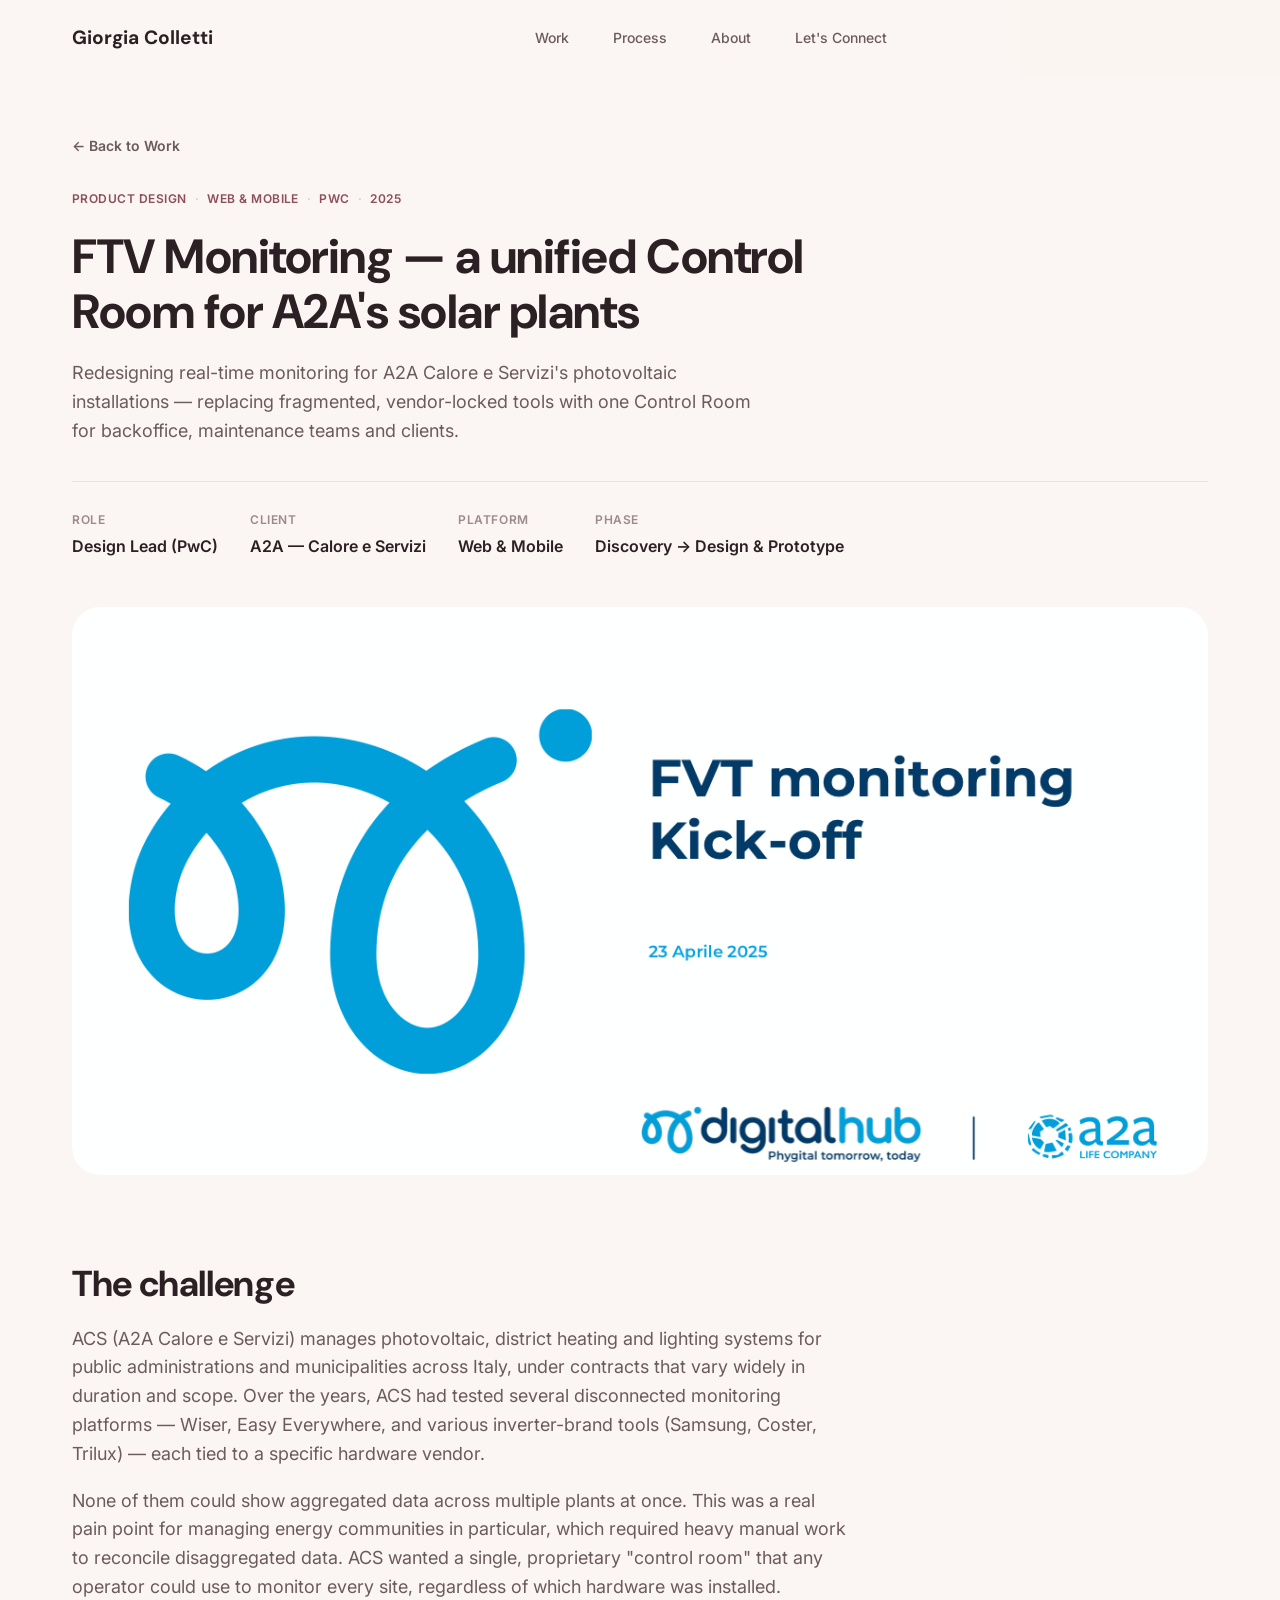
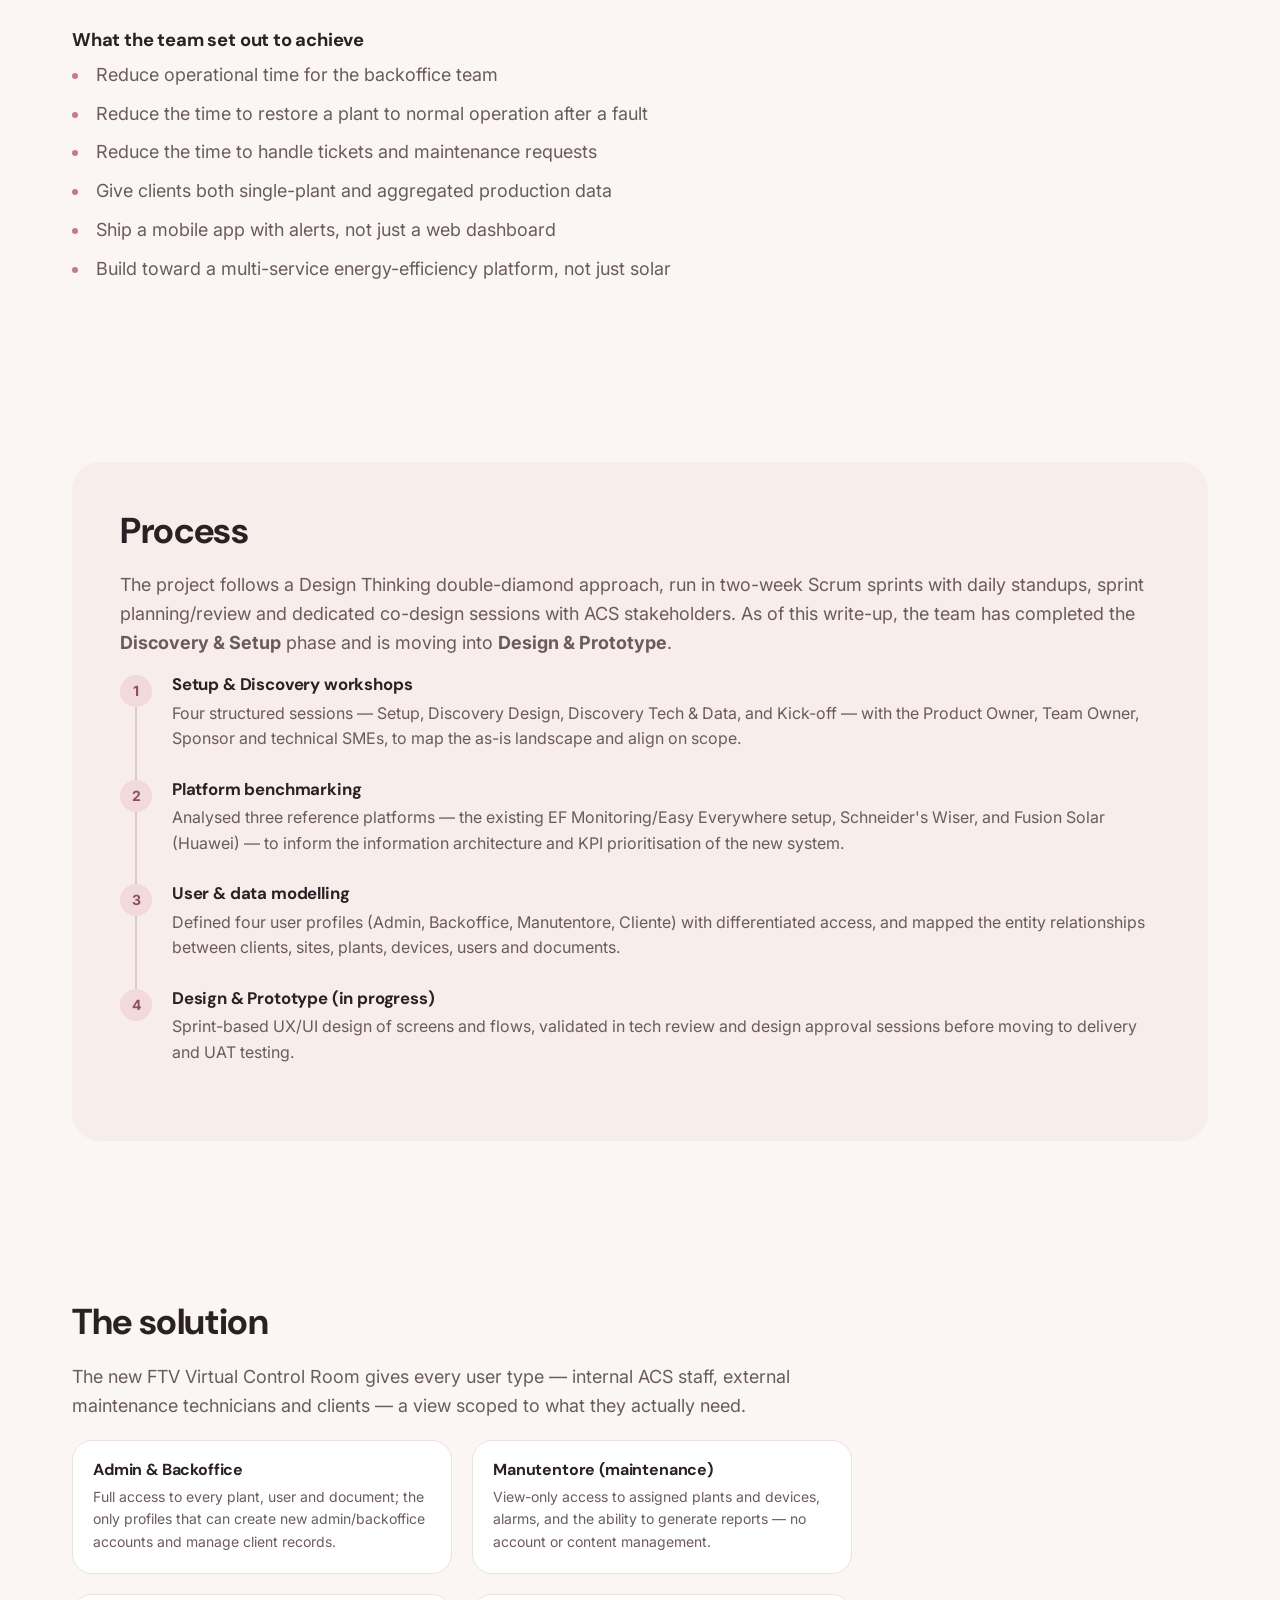
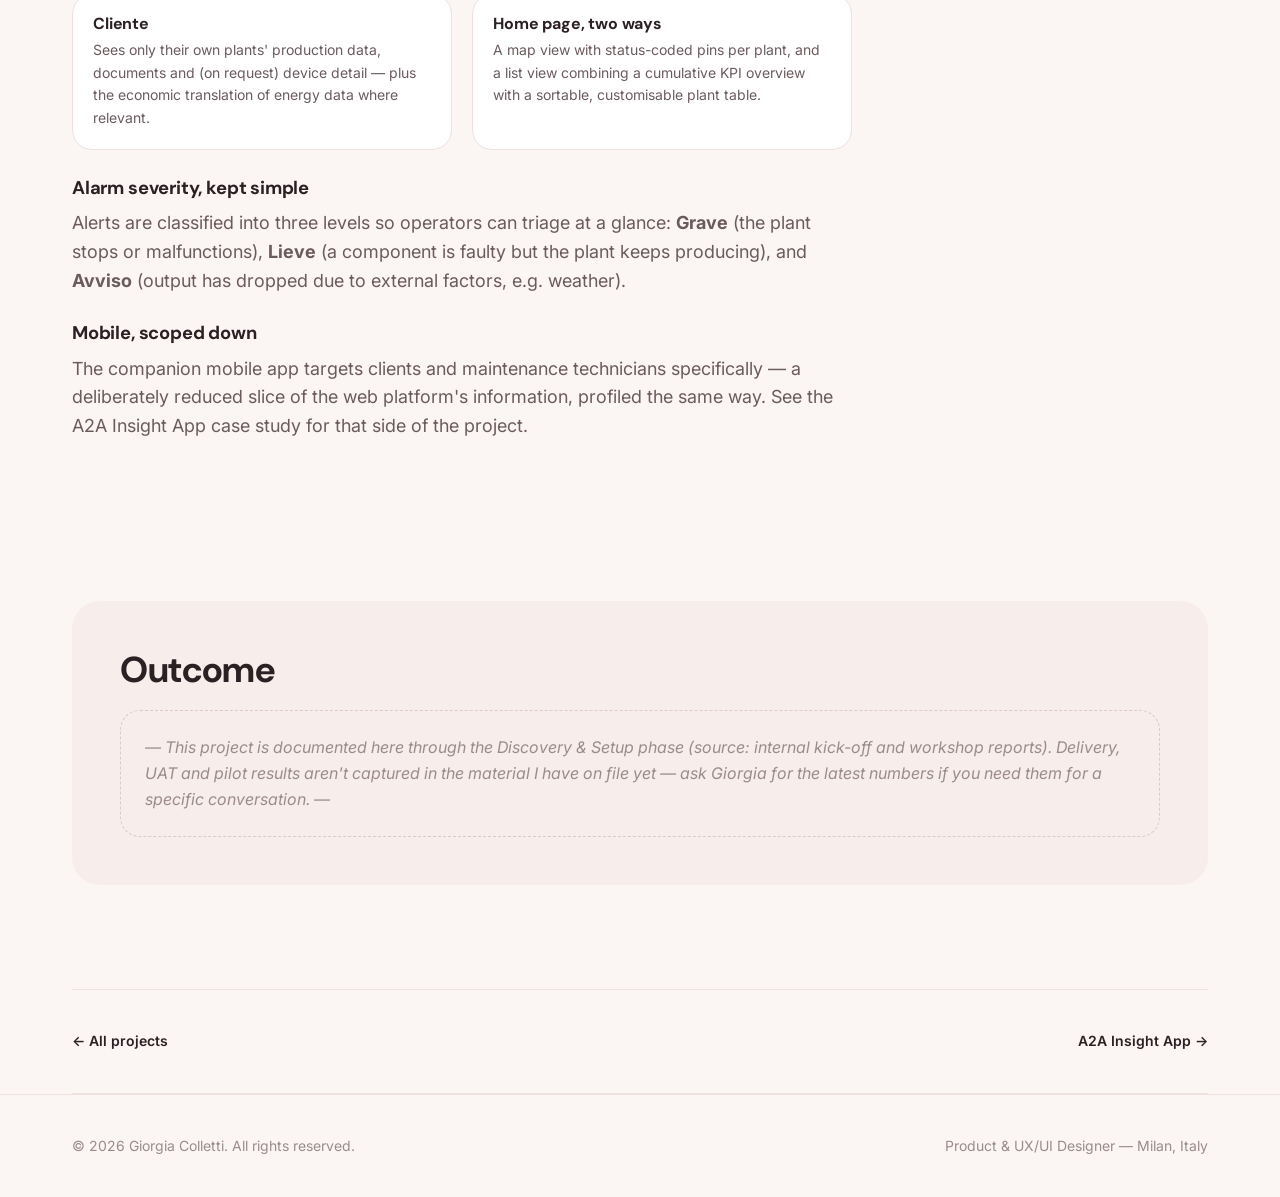
==== work/a2a-ftv-monitoring.html @ a3e69886 "Add individual case study pages for all 4 Selected Work projects FTV Monitoring and A2A Insight App " ====
<!doctype html>
<html lang="en">
<head>
<meta charset="UTF-8">
<meta name="viewport" content="width=device-width, initial-scale=1.0">
<title>FTV Monitoring — A2A Case Study | Giorgia Colletti</title>
<meta name="description" content="Redesigning real-time photovoltaic monitoring for A2A Calore e Servizi — a unified Control Room for operators, maintenance teams and clients.">
<link rel="preconnect" href="https://fonts.googleapis.com">
<link rel="preconnect" href="https://fonts.gstatic.com" crossorigin>
<link href="https://fonts.googleapis.com/css2?family=DM+Sans:wght@500;700;800&family=Inter:wght@400;500;600;700&display=swap" rel="stylesheet">
<link rel="stylesheet" href="../css/styles.css">
</head>
<body>

<header class="navbar" id="navbar">
  <div class="container navbar-inner">
    <a href="../index.html#home" class="logo">Giorgia Colletti</a>
    <nav class="nav-links" id="navLinks">
      <a href="../index.html#work">Work</a>
      <a href="../index.html#process">Process</a>
      <a href="../index.html#about">About</a>
      <a href="../index.html#contact">Let's Connect</a>
    </nav>
    <div class="nav-actions">
      <button class="nav-toggle" id="navToggle" aria-label="Toggle menu" aria-expanded="false" aria-controls="navLinks">
        <span></span>
      </button>
    </div>
  </div>
</header>

<main>
  <section class="case-hero">
    <div class="container">
      <a href="../index.html#work" class="back-link">← Back to Work</a>
      <div class="case-tags"><span>Product Design</span><span>Web &amp; Mobile</span><span>PwC</span><span>2025</span></div>
      <h1>FTV Monitoring — a unified Control Room for A2A's solar plants</h1>
      <p class="case-subtitle">
        Redesigning real-time monitoring for A2A Calore e Servizi's photovoltaic installations —
        replacing fragmented, vendor-locked tools with one Control Room for backoffice, maintenance
        teams and clients.
      </p>
      <div class="case-meta-row">
        <div><span class="label">Role</span><span class="value">Design Lead (PwC)</span></div>
        <div><span class="label">Client</span><span class="value">A2A — Calore e Servizi</span></div>
        <div><span class="label">Platform</span><span class="value">Web &amp; Mobile</span></div>
        <div><span class="label">Phase</span><span class="value">Discovery → Design &amp; Prototype</span></div>
      </div>
    </div>
  </section>

  <div class="container">
    <div class="case-hero-image reveal">
      <img src="../assets/img/a2a-ftv-monitoring-cover.png" alt="FTV Monitoring project cover">
    </div>
  </div>

  <section>
    <div class="container">
      <div class="case-block reveal">
        <h2>The challenge</h2>
        <p>
          ACS (A2A Calore e Servizi) manages photovoltaic, district heating and lighting systems for
          public administrations and municipalities across Italy, under contracts that vary widely in
          duration and scope. Over the years, ACS had tested several disconnected monitoring platforms
          — Wiser, Easy Everywhere, and various inverter-brand tools (Samsung, Coster, Trilux) — each
          tied to a specific hardware vendor.
        </p>
        <p>
          None of them could show aggregated data across multiple plants at once. This was a real pain
          point for managing energy communities in particular, which required heavy manual work to
          reconcile disaggregated data. ACS wanted a single, proprietary "control room" that any
          operator could use to monitor every site, regardless of which hardware was installed.
        </p>
        <h3>What the team set out to achieve</h3>
        <ul>
          <li>Reduce operational time for the backoffice team</li>
          <li>Reduce the time to restore a plant to normal operation after a fault</li>
          <li>Reduce the time to handle tickets and maintenance requests</li>
          <li>Give clients both single-plant and aggregated production data</li>
          <li>Ship a mobile app with alerts, not just a web dashboard</li>
          <li>Build toward a multi-service energy-efficiency platform, not just solar</li>
        </ul>
      </div>
    </div>
  </section>

  <section>
    <div class="container">
      <div class="case-block alt-bg reveal">
        <h2>Process</h2>
        <p>
          The project follows a Design Thinking double-diamond approach, run in two-week Scrum sprints
          with daily standups, sprint planning/review and dedicated co-design sessions with ACS
          stakeholders. As of this write-up, the team has completed the <strong>Discovery &amp;
          Setup</strong> phase and is moving into <strong>Design &amp; Prototype</strong>.
        </p>

        <div class="process-timeline">
          <div class="timeline-step">
            <div class="timeline-dot">1</div>
            <div>
              <h4>Setup &amp; Discovery workshops</h4>
              <p>Four structured sessions — Setup, Discovery Design, Discovery Tech &amp; Data, and
              Kick-off — with the Product Owner, Team Owner, Sponsor and technical SMEs, to map the
              as-is landscape and align on scope.</p>
            </div>
          </div>
          <div class="timeline-step">
            <div class="timeline-dot">2</div>
            <div>
              <h4>Platform benchmarking</h4>
              <p>Analysed three reference platforms — the existing EF Monitoring/Easy Everywhere setup,
              Schneider's Wiser, and Fusion Solar (Huawei) — to inform the information architecture and
              KPI prioritisation of the new system.</p>
            </div>
          </div>
          <div class="timeline-step">
            <div class="timeline-dot">3</div>
            <div>
              <h4>User &amp; data modelling</h4>
              <p>Defined four user profiles (Admin, Backoffice, Manutentore, Cliente) with differentiated
              access, and mapped the entity relationships between clients, sites, plants, devices,
              users and documents.</p>
            </div>
          </div>
          <div class="timeline-step">
            <div class="timeline-dot">4</div>
            <div>
              <h4>Design &amp; Prototype (in progress)</h4>
              <p>Sprint-based UX/UI design of screens and flows, validated in tech review and design
              approval sessions before moving to delivery and UAT testing.</p>
            </div>
          </div>
        </div>
      </div>
    </div>
  </section>

  <section>
    <div class="container">
      <div class="case-block reveal">
        <h2>The solution</h2>
        <p>
          The new FTV Virtual Control Room gives every user type — internal ACS staff, external
          maintenance technicians and clients — a view scoped to what they actually need.
        </p>

        <div class="role-grid">
          <div class="role-card">
            <h4>Admin &amp; Backoffice</h4>
            <p>Full access to every plant, user and document; the only profiles that can create new
            admin/backoffice accounts and manage client records.</p>
          </div>
          <div class="role-card">
            <h4>Manutentore (maintenance)</h4>
            <p>View-only access to assigned plants and devices, alarms, and the ability to generate
            reports — no account or content management.</p>
          </div>
          <div class="role-card">
            <h4>Cliente</h4>
            <p>Sees only their own plants' production data, documents and (on request) device detail —
            plus the economic translation of energy data where relevant.</p>
          </div>
          <div class="role-card">
            <h4>Home page, two ways</h4>
            <p>A map view with status-coded pins per plant, and a list view combining a cumulative KPI
            overview with a sortable, customisable plant table.</p>
          </div>
        </div>

        <h3>Alarm severity, kept simple</h3>
        <p>Alerts are classified into three levels so operators can triage at a glance: <strong>Grave</strong>
        (the plant stops or malfunctions), <strong>Lieve</strong> (a component is faulty but the plant
        keeps producing), and <strong>Avviso</strong> (output has dropped due to external factors, e.g.
        weather).</p>

        <h3>Mobile, scoped down</h3>
        <p>The companion mobile app targets clients and maintenance technicians specifically — a
        deliberately reduced slice of the web platform's information, profiled the same way. See the
        <a href="a2a-insight.html">A2A Insight App case study</a> for that side of the project.</p>
      </div>
    </div>
  </section>

  <section>
    <div class="container">
      <div class="case-block alt-bg reveal">
        <h2>Outcome</h2>
        <div class="outcome-block">
          — This project is documented here through the Discovery &amp; Setup phase (source: internal
          kick-off and workshop reports). Delivery, UAT and pilot results aren't captured in the
          material I have on file yet — ask Giorgia for the latest numbers if you need them for a
          specific conversation. —
        </div>
      </div>
    </div>
  </section>

  <div class="container">
    <div class="case-nav">
      <a href="../index.html#work">← All projects</a>
      <a href="a2a-insight.html">A2A Insight App →</a>
    </div>
  </div>
</main>

<footer>
  <div class="container footer-inner">
    <span>© <span id="year"></span> Giorgia Colletti. All rights reserved.</span>
    <span>Product &amp; UX/UI Designer — Milan, Italy</span>
  </div>
</footer>

<script src="../js/main.js"></script>
</body>
</html>
---- css/styles.css ----
/* ==========================================================================
   Giorgia Colletti — Portfolio
   Design tokens
   ========================================================================== */

:root {
  /* Color — soft, calm, pink-leaning palette */
  --color-bg: #FBF5F3;
  --color-surface: #FFFFFF;
  --color-surface-alt: #F7EDEA;

  --color-primary: #C17B89;        /* dusty rose — main accent */
  --color-primary-dark: #8C4F5C;   /* deep mauve — hover/active */
  --color-primary-light: #F1D9DC;  /* pale pink — badges/backgrounds */
  --color-accent: #E8B4B8;         /* soft pink — blobs/gradients */
  --color-accent-soft: #F6E3E1;

  --color-ink: #2B2024;            /* warm near-black — headings/body */
  --color-ink-soft: #6B5B5E;       /* secondary text */
  --color-ink-faint: #9C8B8E;      /* tertiary text / placeholders */

  --color-border: #EDE1DF;
  --color-border-strong: #DEC9C6;

  /* Typography */
  --font-heading: 'DM Sans', 'Inter', sans-serif;
  --font-body: 'Inter', sans-serif;

  --fs-display: clamp(2.75rem, 5vw + 1rem, 4.5rem);
  --fs-h1: clamp(2.25rem, 3.5vw + 1rem, 3rem);
  --fs-h2: clamp(1.75rem, 2.5vw + 1rem, 2.25rem);
  --fs-h3: 1.25rem;
  --fs-body-lg: 1.125rem;
  --fs-body: 1rem;
  --fs-sm: 0.875rem;
  --fs-xs: 0.75rem;

  /* Radius */
  --radius-sm: 12px;
  --radius-md: 20px;
  --radius-lg: 28px;
  --radius-pill: 999px;

  /* Shadow */
  --shadow-sm: 0 2px 8px rgba(43, 32, 36, 0.06);
  --shadow-md: 0 12px 32px -8px rgba(43, 32, 36, 0.14);
  --shadow-lg: 0 24px 60px -16px rgba(43, 32, 36, 0.20);

  /* Spacing */
  --section-gap: 80px;
  --section-gap-mobile: 56px;
  --container-width: 1200px;
  --container-pad: 32px;

  /* Motion */
  --ease: cubic-bezier(0.22, 1, 0.36, 1);
  --transition-fast: 180ms var(--ease);
  --transition-base: 320ms var(--ease);
}

@media (max-width: 640px) {
  :root {
    --container-pad: 20px;
  }
}

/* ==========================================================================
   Reset
   ========================================================================== */

*, *::before, *::after { box-sizing: border-box; }

html {
  -webkit-text-size-adjust: 100%;
}

body {
  margin: 0;
  background: var(--color-bg);
  color: var(--color-ink);
  font-family: var(--font-body);
  font-size: var(--fs-body);
  line-height: 1.6;
  -webkit-font-smoothing: antialiased;
}

img, svg { display: block; max-width: 100%; }

a { color: inherit; text-decoration: none; }

button { font: inherit; cursor: pointer; border: none; background: none; color: inherit; }

ul { list-style: none; margin: 0; padding: 0; }

h1, h2, h3, h4 {
  font-family: var(--font-heading);
  font-weight: 700;
  line-height: 1.15;
  margin: 0;
  letter-spacing: -0.01em;
}

p { margin: 0; }

input, textarea, select {
  font: inherit;
  color: inherit;
}

:focus-visible {
  outline: 2px solid var(--color-primary-dark);
  outline-offset: 3px;
  border-radius: 4px;
}

/* ==========================================================================
   Layout utilities
   ========================================================================== */

.container {
  width: 100%;
  max-width: var(--container-width);
  margin-inline: auto;
  padding-inline: var(--container-pad);
}

section {
  padding-block: var(--section-gap);
}

@media (max-width: 768px) {
  section { padding-block: var(--section-gap-mobile); }
}

.section-head {
  max-width: 640px;
  margin-bottom: 48px;
}

.eyebrow {
  display: inline-flex;
  align-items: center;
  gap: 8px;
  font-size: var(--fs-xs);
  font-weight: 600;
  letter-spacing: 0.08em;
  text-transform: uppercase;
  color: var(--color-primary-dark);
  background: var(--color-primary-light);
  padding: 6px 14px;
  border-radius: var(--radius-pill);
  margin-bottom: 16px;
}

.section-head h2 {
  font-size: var(--fs-h2);
  margin-bottom: 12px;
}

.section-head p {
  color: var(--color-ink-soft);
  font-size: var(--fs-body-lg);
}

/* Buttons */

.btn {
  display: inline-flex;
  align-items: center;
  justify-content: center;
  gap: 8px;
  min-height: 44px;
  padding: 12px 28px;
  border-radius: var(--radius-pill);
  font-weight: 600;
  font-size: var(--fs-body);
  transition: transform var(--transition-fast), box-shadow var(--transition-fast), background var(--transition-fast), color var(--transition-fast);
  white-space: nowrap;
}

.btn-primary {
  background: var(--color-primary-dark);
  color: #fff;
  box-shadow: var(--shadow-md);
}

.btn-primary:hover { transform: translateY(-2px); box-shadow: var(--shadow-lg); }

.btn-secondary {
  background: var(--color-surface);
  color: var(--color-ink);
  border: 1.5px solid var(--color-border-strong);
}

.btn-secondary:hover {
  border-color: var(--color-primary-dark);
  color: var(--color-primary-dark);
  transform: translateY(-2px);
}

.btn-ghost {
  background: var(--color-primary-light);
  color: var(--color-primary-dark);
}

.btn-ghost:hover { background: var(--color-accent); }

/* Reveal-on-scroll */

.reveal {
  opacity: 0;
  transform: translateY(24px);
  transition: opacity 700ms var(--ease), transform 700ms var(--ease);
}

.reveal.is-visible {
  opacity: 1;
  transform: translateY(0);
}

@media (prefers-reduced-motion: reduce) {
  .reveal { opacity: 1; transform: none; transition: none; }
  html { scroll-behavior: auto; }
}

/* Placeholder graphic block (stand-in for real photos/screenshots) */

.placeholder {
  position: relative;
  display: flex;
  flex-direction: column;
  align-items: center;
  justify-content: center;
  gap: 8px;
  background:
    repeating-linear-gradient(135deg, rgba(140, 79, 92, 0.06) 0 2px, transparent 2px 12px),
    linear-gradient(155deg, var(--color-accent-soft), var(--color-primary-light));
  border: 1.5px dashed var(--color-border-strong);
  color: var(--color-primary-dark);
  text-align: center;
  overflow: hidden;
}

.placeholder .placeholder-icon { font-size: 1.75rem; opacity: 0.7; }

.placeholder .placeholder-label {
  font-size: var(--fs-xs);
  font-weight: 600;
  letter-spacing: 0.03em;
  max-width: 80%;
}

/* ==========================================================================
   Navbar
   ========================================================================== */

.navbar {
  position: sticky;
  top: 0;
  z-index: 100;
  background: rgba(251, 245, 243, 0.7);
  border-bottom: 1px solid transparent;
  transition: background var(--transition-base), border-color var(--transition-base), box-shadow var(--transition-base);
}

.navbar.is-scrolled {
  background: rgba(251, 245, 243, 0.82);
  backdrop-filter: blur(14px) saturate(140%);
  -webkit-backdrop-filter: blur(14px) saturate(140%);
  border-bottom-color: var(--color-border);
  box-shadow: var(--shadow-sm);
}

.navbar-inner {
  display: flex;
  align-items: center;
  justify-content: space-between;
  height: 76px;
}

.logo {
  display: flex;
  align-items: center;
  font-family: var(--font-heading);
  font-weight: 700;
  font-size: 1.2rem;
  color: var(--color-ink);
}

.nav-links {
  display: flex;
  align-items: center;
  gap: 40px;
}

.nav-links a {
  font-size: var(--fs-sm);
  font-weight: 500;
  color: var(--color-ink-soft);
  position: relative;
  padding: 10px 2px;
  transition: color var(--transition-fast);
}

.nav-links a:hover { color: var(--color-ink); }

.nav-links a::after {
  content: '';
  position: absolute;
  left: 0; right: 0; bottom: 4px;
  height: 2px;
  background: var(--color-primary-dark);
  transform: scaleX(0);
  transform-origin: left;
  transition: transform var(--transition-fast);
}

.nav-links a:hover::after { transform: scaleX(1); }

.nav-links a.is-active { color: var(--color-ink); }
.nav-links a.is-active::after { transform: scaleX(1); }

.nav-actions { display: flex; align-items: center; gap: 20px; }

.nav-toggle {
  display: none;
  width: 44px;
  height: 44px;
  align-items: center;
  justify-content: center;
  border-radius: var(--radius-sm);
}

.nav-toggle span,
.nav-toggle span::before,
.nav-toggle span::after {
  content: '';
  display: block;
  width: 20px;
  height: 2px;
  background: var(--color-ink);
  position: relative;
  transition: transform var(--transition-fast), opacity var(--transition-fast);
}

.nav-toggle span::before { position: absolute; top: -6px; }
.nav-toggle span::after { position: absolute; top: 6px; }

.nav-toggle.is-active span { background: transparent; }
.nav-toggle.is-active span::before { transform: translateY(6px) rotate(45deg); }
.nav-toggle.is-active span::after { transform: translateY(-6px) rotate(-45deg); }

@media (max-width: 860px) {
  .nav-links {
    position: fixed;
    inset: 76px 0 0 0;
    background: var(--color-bg);
    flex-direction: column;
    justify-content: flex-start;
    padding: 32px var(--container-pad);
    gap: 8px;
    transform: translateY(-8px);
    opacity: 0;
    pointer-events: none;
    transition: opacity var(--transition-base), transform var(--transition-base);
  }
  .nav-links.is-open {
    opacity: 1;
    transform: translateY(0);
    pointer-events: auto;
  }
  .nav-links a { width: 100%; padding: 14px 4px; font-size: 1.05rem; border-bottom: 1px solid var(--color-border); }
  .nav-toggle { display: flex; }
}

/* ==========================================================================
   Hero
   ========================================================================== */

.hero {
  padding-top: 72px;
  overflow: hidden;
}

.hero-grid {
  display: grid;
  grid-template-columns: 1.05fr 0.95fr;
  gap: 48px;
  align-items: center;
}

.hero-eyebrow {
  display: inline-flex;
  align-items: center;
  gap: 8px;
  font-size: var(--fs-xs);
  font-weight: 600;
  letter-spacing: 0.08em;
  text-transform: uppercase;
  color: var(--color-primary-dark);
  margin-bottom: 20px;
}

.hero-eyebrow .dot {
  width: 8px; height: 8px; border-radius: 50%;
  background: var(--color-primary);
  box-shadow: 0 0 0 4px var(--color-primary-light);
}

.hero h1 {
  font-size: var(--fs-display);
  color: var(--color-ink);
  margin-bottom: 24px;
}

.hero h1 em {
  font-style: normal;
  color: var(--color-primary-dark);
  position: relative;
}

.hero-subtitle {
  font-size: var(--fs-body-lg);
  color: var(--color-ink-soft);
  max-width: 520px;
  margin-bottom: 36px;
}

.hero-ctas { display: flex; flex-wrap: wrap; gap: 16px; margin-bottom: 40px; }

.hero-meta {
  display: flex;
  gap: 32px;
  flex-wrap: wrap;
}

.hero-meta div { display: flex; flex-direction: column; gap: 2px; }

.hero-meta strong { font-family: var(--font-heading); font-size: 1.4rem; color: var(--color-ink); }
.hero-meta span { font-size: var(--fs-xs); color: var(--color-ink-faint); text-transform: uppercase; letter-spacing: 0.05em; }

/* Mockup stack */

.hero-visual {
  position: relative;
  height: 560px;
}

.hero-blob {
  position: absolute;
  inset: 0;
  background: radial-gradient(circle at 60% 30%, var(--color-accent) 0%, transparent 60%),
              radial-gradient(circle at 30% 80%, var(--color-primary-light) 0%, transparent 55%);
  filter: blur(6px);
  opacity: 0.9;
  border-radius: 50%;
  z-index: 0;
}

.mockup-card {
  position: absolute;
  border-radius: var(--radius-lg);
  background: var(--color-surface);
  box-shadow: var(--shadow-lg);
  border: 1px solid var(--color-border);
  overflow: hidden;
}

.mockup-card.mockup-1 {
  width: 62%;
  aspect-ratio: 3 / 5.2;
  top: 4%;
  left: 4%;
  z-index: 3;
}

.mockup-card.mockup-2 {
  width: 52%;
  aspect-ratio: 4 / 3;
  bottom: 6%;
  right: 0;
  z-index: 2;
  transform: rotate(3deg);
}

.mockup-card .placeholder { width: 100%; height: 100%; }

.floating-badge {
  position: absolute;
  display: flex;
  align-items: center;
  gap: 10px;
  background: var(--color-surface);
  border: 1px solid var(--color-border);
  box-shadow: var(--shadow-md);
  border-radius: var(--radius-md);
  padding: 12px 16px;
  z-index: 4;
  font-size: var(--fs-sm);
  font-weight: 600;
  animation: float 5s ease-in-out infinite;
}

.floating-badge.badge-1 { top: 8%; right: 4%; }
.floating-badge.badge-2 { bottom: 14%; left: -4%; animation-delay: 1.2s; }
.floating-badge.badge-3 { top: 22%; left: -6%; animation-delay: 0.6s; }

.floating-badge .badge-icon {
  display: grid;
  place-items: center;
  width: 32px; height: 32px;
  border-radius: 50%;
  background: var(--color-primary-light);
  color: var(--color-primary-dark);
  font-size: 1rem;
}

@keyframes float {
  0%, 100% { transform: translateY(0); }
  50% { transform: translateY(-10px); }
}

@media (max-width: 960px) {
  .hero-grid { grid-template-columns: 1fr; }
  .hero-visual { height: 420px; margin-top: 24px; }
}

@media (max-width: 640px) {
  .floating-badge.badge-3 { display: none; }
}

@media (max-width: 520px) {
  .hero-ctas .btn { width: 100%; }
  .hero-visual { height: 340px; }
}

/* ==========================================================================
   Selected Work
   ========================================================================== */

.work-grid {
  display: grid;
  grid-template-columns: repeat(2, 1fr);
  gap: 32px;
}

.work-card {
  background: var(--color-surface);
  border: 1px solid var(--color-border);
  border-radius: var(--radius-lg);
  overflow: hidden;
  transition: transform var(--transition-base), box-shadow var(--transition-base);
  display: flex;
  flex-direction: column;
}

.work-card:hover { transform: translateY(-6px); box-shadow: var(--shadow-lg); }

.work-thumb { aspect-ratio: 16 / 10.5; width: 100%; }

.work-body { padding: 28px; display: flex; flex-direction: column; gap: 14px; flex: 1; }

.work-tags {
  display: flex;
  gap: 8px;
  flex-wrap: wrap;
  font-size: var(--fs-xs);
  font-weight: 600;
  text-transform: uppercase;
  letter-spacing: 0.04em;
  color: var(--color-primary-dark);
}

.work-tags span::after { content: '·'; margin-left: 8px; color: var(--color-border-strong); }
.work-tags span:last-child::after { content: ''; }

.work-card h3 { font-size: var(--fs-h3); }

.work-card p.work-desc { color: var(--color-ink-soft); font-size: var(--fs-body); }

.work-metric {
  display: flex;
  align-items: baseline;
  gap: 8px;
  padding: 12px 16px;
  background: var(--color-surface-alt);
  border-radius: var(--radius-sm);
  font-size: var(--fs-sm);
  color: var(--color-ink-soft);
}

.work-metric strong {
  font-family: var(--font-heading);
  font-size: 1.1rem;
  color: var(--color-primary-dark);
}

.work-metric.is-placeholder {
  border: 1px dashed var(--color-border-strong);
  background: transparent;
  color: var(--color-ink-faint);
  font-style: italic;
}

.work-link {
  display: inline-flex;
  align-items: center;
  gap: 6px;
  min-height: 44px;
  font-weight: 600;
  font-size: var(--fs-sm);
  color: var(--color-ink);
  margin-top: auto;
  transition: gap var(--transition-fast), color var(--transition-fast);
}

.work-link:hover { gap: 10px; color: var(--color-primary-dark); }

@media (max-width: 860px) {
  .work-grid { grid-template-columns: 1fr; }
}

/* ==========================================================================
   Process
   ========================================================================== */

.process-track {
  position: relative;
  display: grid;
  grid-template-columns: repeat(4, 1fr);
  gap: 24px;
}

.process-track::before {
  content: '';
  position: absolute;
  top: 32px;
  left: 8%;
  right: 8%;
  height: 2px;
  background: repeating-linear-gradient(to right, var(--color-border-strong) 0 8px, transparent 8px 16px);
  z-index: 0;
}

.process-step {
  position: relative;
  z-index: 1;
  display: flex;
  flex-direction: column;
  gap: 14px;
}

.process-icon {
  display: grid;
  place-items: center;
  width: 64px;
  height: 64px;
  border-radius: 50%;
  background: var(--color-surface);
  border: 1.5px solid var(--color-border-strong);
  font-size: 1.5rem;
  box-shadow: var(--shadow-sm);
}

.process-step .step-index {
  font-family: var(--font-heading);
  font-size: var(--fs-xs);
  font-weight: 700;
  color: var(--color-primary-dark);
  letter-spacing: 0.08em;
}

.process-step h3 { font-size: 1.1rem; }
.process-step p { color: var(--color-ink-soft); font-size: var(--fs-sm); }

@media (max-width: 860px) {
  .process-track { grid-template-columns: 1fr; gap: 32px; }
  .process-track::before { display: none; }
}

/* ==========================================================================
   Skills
   ========================================================================== */

.skills-groups { display: flex; flex-direction: column; }

.skills-row {
  display: grid;
  grid-template-columns: 100px 1fr;
  gap: 20px;
  align-items: start;
  padding-block: 14px;
  border-bottom: 1px solid var(--color-border);
}

.skills-row:last-child { border-bottom: none; }

.skills-group-label {
  font-size: var(--fs-xs);
  font-weight: 700;
  text-transform: uppercase;
  letter-spacing: 0.06em;
  color: var(--color-ink-faint);
  padding-top: 7px;
}

.chip-row { display: flex; flex-wrap: wrap; gap: 8px; }

.chip {
  display: inline-flex;
  align-items: center;
  min-height: 34px;
  padding: 0 14px;
  border-radius: var(--radius-pill);
  background: var(--color-surface);
  border: 1.5px solid var(--color-border);
  font-size: 0.8125rem;
  font-weight: 500;
  transition: transform var(--transition-fast), border-color var(--transition-fast), background var(--transition-fast);
}

@media (max-width: 640px) {
  .skills-row { grid-template-columns: 1fr; gap: 8px; padding-block: 12px; }
  .skills-group-label { padding-top: 0; }
}

.chip:hover {
  transform: translateY(-2px);
  border-color: var(--color-primary);
  background: var(--color-primary-light);
}

/* ==========================================================================
   About
   ========================================================================== */

.about-grid {
  display: grid;
  grid-template-columns: 0.8fr 1.2fr;
  gap: 56px;
  align-items: center;
}

.about-photo { aspect-ratio: 4 / 5; border-radius: var(--radius-lg); }

.about-bio p { color: var(--color-ink-soft); font-size: var(--fs-body-lg); margin-bottom: 20px; }

.fun-facts { display: flex; flex-direction: column; gap: 12px; margin: 28px 0; }

.fun-fact {
  display: flex;
  align-items: flex-start;
  gap: 12px;
  font-size: var(--fs-body);
  color: var(--color-ink-soft);
}

.fun-fact .fact-icon {
  flex: none;
  display: grid;
  place-items: center;
  width: 32px; height: 32px;
  border-radius: 50%;
  background: var(--color-primary-light);
  color: var(--color-primary-dark);
  font-size: 0.95rem;
}

.fun-fact.is-placeholder { color: var(--color-ink-faint); font-style: italic; }

.about-links { display: flex; gap: 16px; }

@media (max-width: 860px) {
  .about-grid { grid-template-columns: 1fr; }
  .about-photo { max-width: 320px; margin-inline: auto; }
}

/* ==========================================================================
   Testimonials
   ========================================================================== */

.testimonial-grid {
  display: grid;
  grid-template-columns: repeat(2, 1fr);
  gap: 28px;
}

.testimonial-card {
  background: var(--color-surface);
  border: 1px solid var(--color-border);
  border-radius: var(--radius-lg);
  padding: 32px;
  display: flex;
  flex-direction: column;
  gap: 20px;
}

.testimonial-card.is-placeholder {
  border-style: dashed;
  border-color: var(--color-border-strong);
  background: transparent;
  align-items: flex-start;
  justify-content: center;
  min-height: 220px;
  color: var(--color-ink-faint);
}

.testimonial-quote-mark {
  font-family: var(--font-heading);
  font-size: 2.5rem;
  color: var(--color-primary-light);
  line-height: 1;
}

.testimonial-text { font-size: var(--fs-body-lg); color: var(--color-ink); }

.testimonial-person { display: flex; align-items: center; gap: 12px; }

.testimonial-avatar {
  width: 44px; height: 44px;
  border-radius: 50%;
  flex: none;
}

.testimonial-person strong { display: block; font-size: var(--fs-sm); }
.testimonial-person span { display: block; font-size: var(--fs-xs); color: var(--color-ink-faint); }

@media (max-width: 860px) {
  .testimonial-grid { grid-template-columns: 1fr; }
}

/* ==========================================================================
   Contact
   ========================================================================== */

.contact-section { background: var(--color-surface-alt); border-radius: var(--radius-lg); }

.contact-grid {
  display: grid;
  grid-template-columns: 0.85fr 1.15fr;
  gap: 56px;
  padding: 64px;
}

.contact-info h2 { font-size: var(--fs-h2); margin-bottom: 16px; }
.contact-info p { color: var(--color-ink-soft); margin-bottom: 32px; }

.contact-direct {
  display: flex;
  align-items: center;
  gap: 12px;
  font-weight: 600;
  font-size: var(--fs-body-lg);
  margin-bottom: 24px;
}

.contact-direct .icon {
  display: grid; place-items: center;
  width: 44px; height: 44px;
  border-radius: 50%;
  background: var(--color-primary-light);
  color: var(--color-primary-dark);
}

.social-links { display: flex; gap: 12px; }

.social-links a {
  display: grid;
  place-items: center;
  width: 44px; height: 44px;
  border-radius: 50%;
  background: var(--color-surface);
  border: 1px solid var(--color-border);
  transition: transform var(--transition-fast), border-color var(--transition-fast);
}

.social-links a:hover { transform: translateY(-2px); border-color: var(--color-primary); }

.form-row { display: grid; grid-template-columns: 1fr 1fr; gap: 16px; margin-bottom: 16px; }

.field { display: flex; flex-direction: column; gap: 8px; margin-bottom: 16px; }

.field label { font-size: var(--fs-sm); font-weight: 600; }

.field input, .field select, .field textarea {
  min-height: 48px;
  padding: 12px 16px;
  border-radius: var(--radius-sm);
  border: 1.5px solid var(--color-border);
  background: var(--color-surface);
  transition: border-color var(--transition-fast);
}

.field textarea { min-height: 120px; resize: vertical; }

.field input:focus, .field select:focus, .field textarea:focus {
  border-color: var(--color-primary-dark);
  outline: none;
}

.form-note {
  font-size: var(--fs-xs);
  color: var(--color-ink-faint);
  margin-top: 12px;
}

@media (max-width: 860px) {
  .contact-grid { grid-template-columns: 1fr; padding: 40px 24px; }
  .form-row { grid-template-columns: 1fr; }
}

/* ==========================================================================
   Footer
   ========================================================================== */

footer {
  padding-block: 40px;
  border-top: 1px solid var(--color-border);
}

.footer-inner {
  display: flex;
  align-items: center;
  justify-content: space-between;
  flex-wrap: wrap;
  gap: 16px;
  font-size: var(--fs-sm);
  color: var(--color-ink-faint);
}

/* ==========================================================================
   Case Study pages
   ========================================================================== */

.case-hero {
  padding-top: 56px;
  padding-bottom: 48px;
}

.back-link {
  display: inline-flex;
  align-items: center;
  gap: 8px;
  font-size: var(--fs-sm);
  font-weight: 600;
  color: var(--color-ink-soft);
  margin-bottom: 32px;
  transition: color var(--transition-fast), gap var(--transition-fast);
}

.back-link:hover { color: var(--color-primary-dark); gap: 12px; }

.case-tags {
  display: flex;
  flex-wrap: wrap;
  gap: 8px;
  font-size: var(--fs-xs);
  font-weight: 600;
  text-transform: uppercase;
  letter-spacing: 0.04em;
  color: var(--color-primary-dark);
  margin-bottom: 20px;
}

.case-tags span::after { content: '·'; margin-left: 8px; color: var(--color-border-strong); }
.case-tags span:last-child::after { content: ''; }

.case-hero h1 {
  font-size: var(--fs-h1);
  max-width: 820px;
  margin-bottom: 20px;
}

.case-subtitle {
  font-size: var(--fs-body-lg);
  color: var(--color-ink-soft);
  max-width: 700px;
  margin-bottom: 36px;
}

.case-meta-row {
  display: flex;
  flex-wrap: wrap;
  gap: 32px;
  padding-top: 28px;
  border-top: 1px solid var(--color-border);
}

.case-meta-row div { display: flex; flex-direction: column; gap: 4px; }

.case-meta-row span.label {
  font-size: var(--fs-xs);
  font-weight: 600;
  text-transform: uppercase;
  letter-spacing: 0.05em;
  color: var(--color-ink-faint);
}

.case-meta-row span.value { font-size: var(--fs-body); font-weight: 600; color: var(--color-ink); }

.case-hero-image {
  width: 100%;
  aspect-ratio: 16 / 8;
  border-radius: var(--radius-lg);
  overflow: hidden;
  margin-bottom: 8px;
}

.case-hero-image img { width: 100%; height: 100%; object-fit: cover; }

.case-block { max-width: 780px; }

.case-block.is-wide { max-width: none; }

.case-block h2 {
  font-size: var(--fs-h2);
  margin-bottom: 20px;
}

.case-block h3 {
  font-size: 1.15rem;
  margin-bottom: 10px;
  margin-top: 28px;
}

.case-block p { color: var(--color-ink-soft); font-size: var(--fs-body-lg); margin-bottom: 18px; }

.case-block p:last-child { margin-bottom: 0; }

.case-block ul { margin: 0 0 18px; padding-left: 0; }

.case-block ul li {
  list-style: none;
  position: relative;
  padding-left: 24px;
  color: var(--color-ink-soft);
  font-size: var(--fs-body-lg);
  margin-bottom: 10px;
}

.case-block ul li::before {
  content: '';
  position: absolute;
  left: 0;
  top: 12px;
  width: 6px;
  height: 6px;
  border-radius: 50%;
  background: var(--color-primary);
}

.case-block.alt-bg {
  background: var(--color-surface-alt);
  border-radius: var(--radius-lg);
  padding: 48px;
  max-width: none;
}

@media (max-width: 640px) {
  .case-block.alt-bg { padding: 28px 20px; }
}

.case-quote-grid {
  display: grid;
  grid-template-columns: repeat(3, 1fr);
  gap: 20px;
  margin-top: 12px;
}

.case-quote-card {
  background: var(--color-surface);
  border: 1px solid var(--color-border);
  border-radius: var(--radius-md);
  padding: 20px;
  font-size: var(--fs-sm);
  color: var(--color-ink);
  font-style: italic;
}

@media (max-width: 860px) {
  .case-quote-grid { grid-template-columns: 1fr; }
}

.role-grid {
  display: grid;
  grid-template-columns: repeat(2, 1fr);
  gap: 20px;
  margin: 20px 0;
}

.role-card {
  background: var(--color-surface);
  border: 1px solid var(--color-border);
  border-radius: var(--radius-md);
  padding: 20px;
}

.role-card h4 { font-family: var(--font-heading); font-size: 1rem; margin-bottom: 6px; color: var(--color-ink); }
.role-card p { font-size: var(--fs-sm); margin-bottom: 0; }

@media (max-width: 640px) {
  .role-grid { grid-template-columns: 1fr; }
}

.process-timeline {
  display: flex;
  flex-direction: column;
  gap: 0;
}

.timeline-step {
  display: grid;
  grid-template-columns: 32px 1fr;
  gap: 20px;
  padding-bottom: 28px;
  position: relative;
}

.timeline-step:not(:last-child)::before {
  content: '';
  position: absolute;
  left: 15px;
  top: 32px;
  bottom: 0;
  width: 2px;
  background: var(--color-border-strong);
}

.timeline-dot {
  width: 32px;
  height: 32px;
  border-radius: 50%;
  background: var(--color-primary-light);
  color: var(--color-primary-dark);
  display: grid;
  place-items: center;
  font-weight: 700;
  font-size: var(--fs-sm);
  flex: none;
}

.timeline-step h4 { font-family: var(--font-heading); font-size: 1.05rem; margin-bottom: 6px; }
.timeline-step p { font-size: var(--fs-body); margin-bottom: 0; }

.outcome-block {
  border: 1.5px dashed var(--color-border-strong);
  border-radius: var(--radius-md);
  padding: 24px;
  color: var(--color-ink-faint);
  font-style: italic;
  font-size: var(--fs-body);
}

.case-nav {
  display: flex;
  justify-content: space-between;
  align-items: center;
  padding: 40px 0;
  border-top: 1px solid var(--color-border);
  border-bottom: 1px solid var(--color-border);
  margin-top: 24px;
}

.case-nav a {
  font-weight: 600;
  font-size: var(--fs-sm);
  color: var(--color-ink);
  transition: color var(--transition-fast);
}

.case-nav a:hover { color: var(--color-primary-dark); }
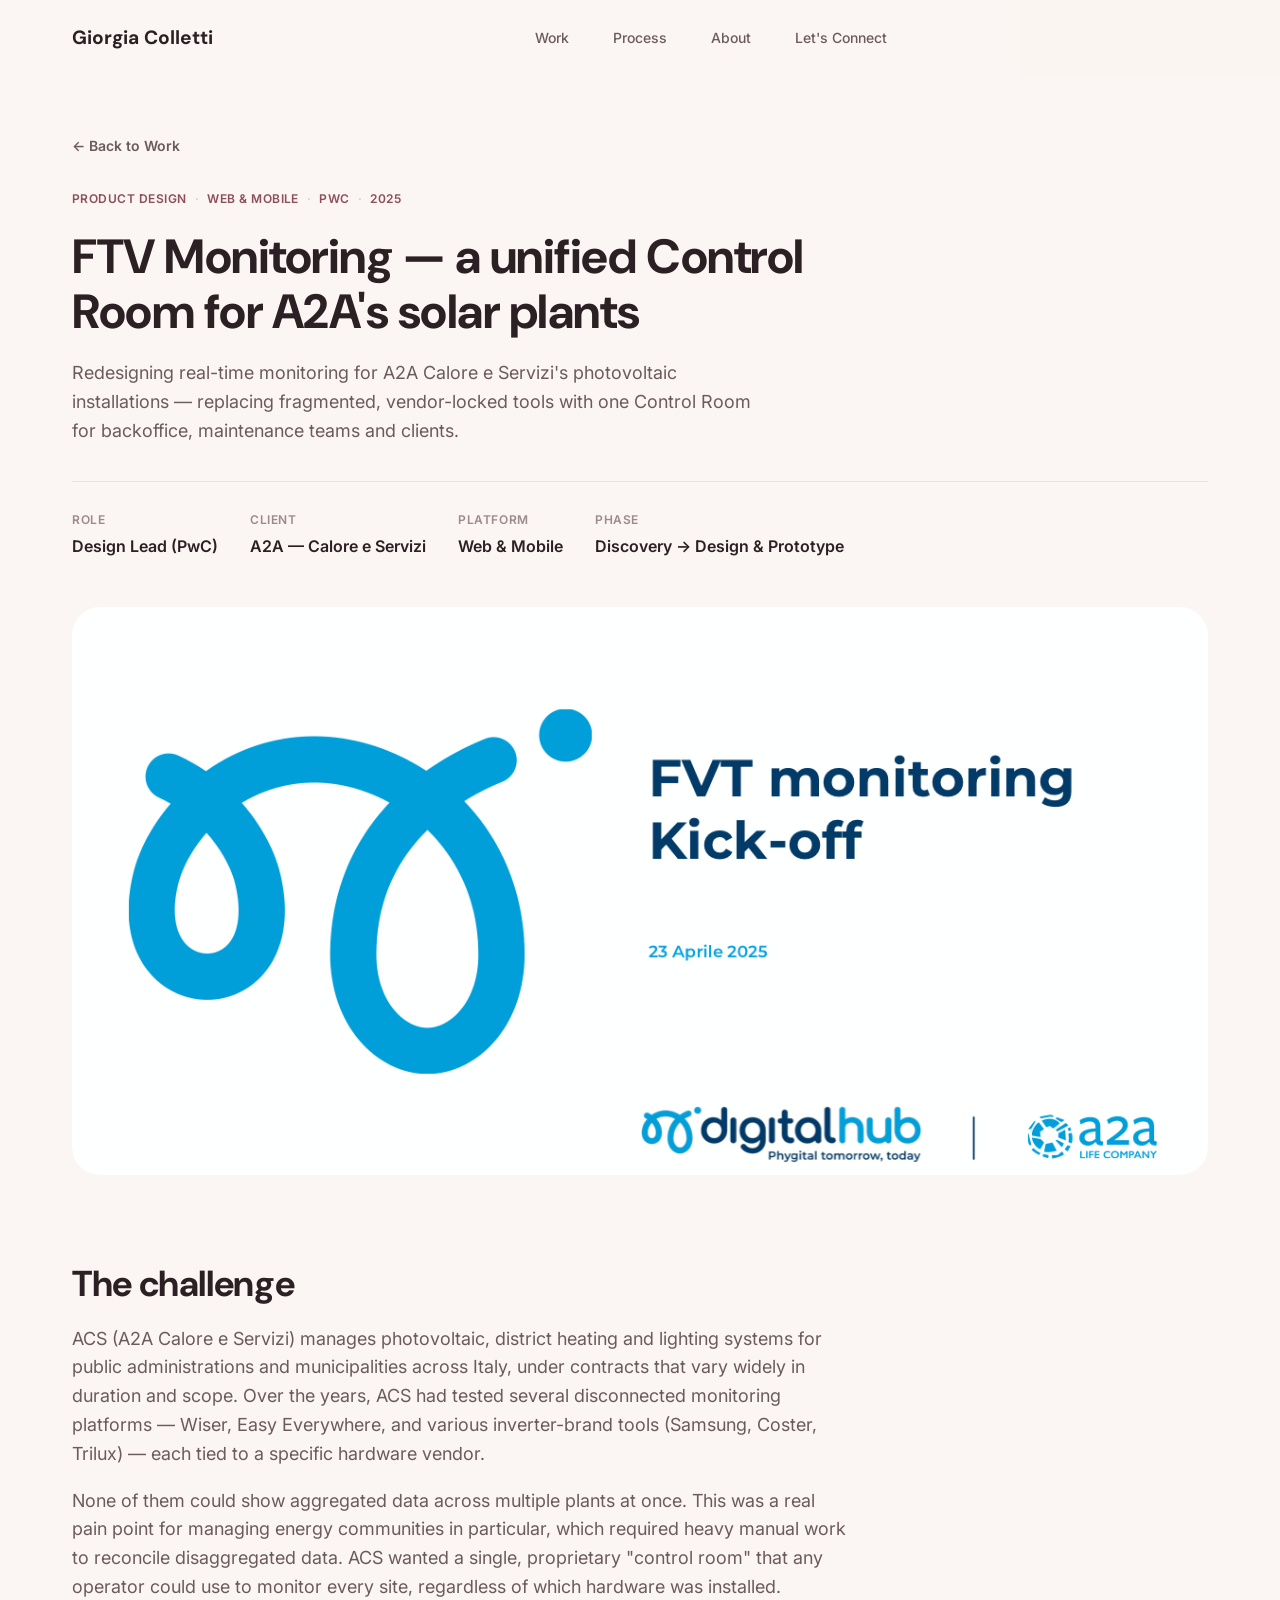
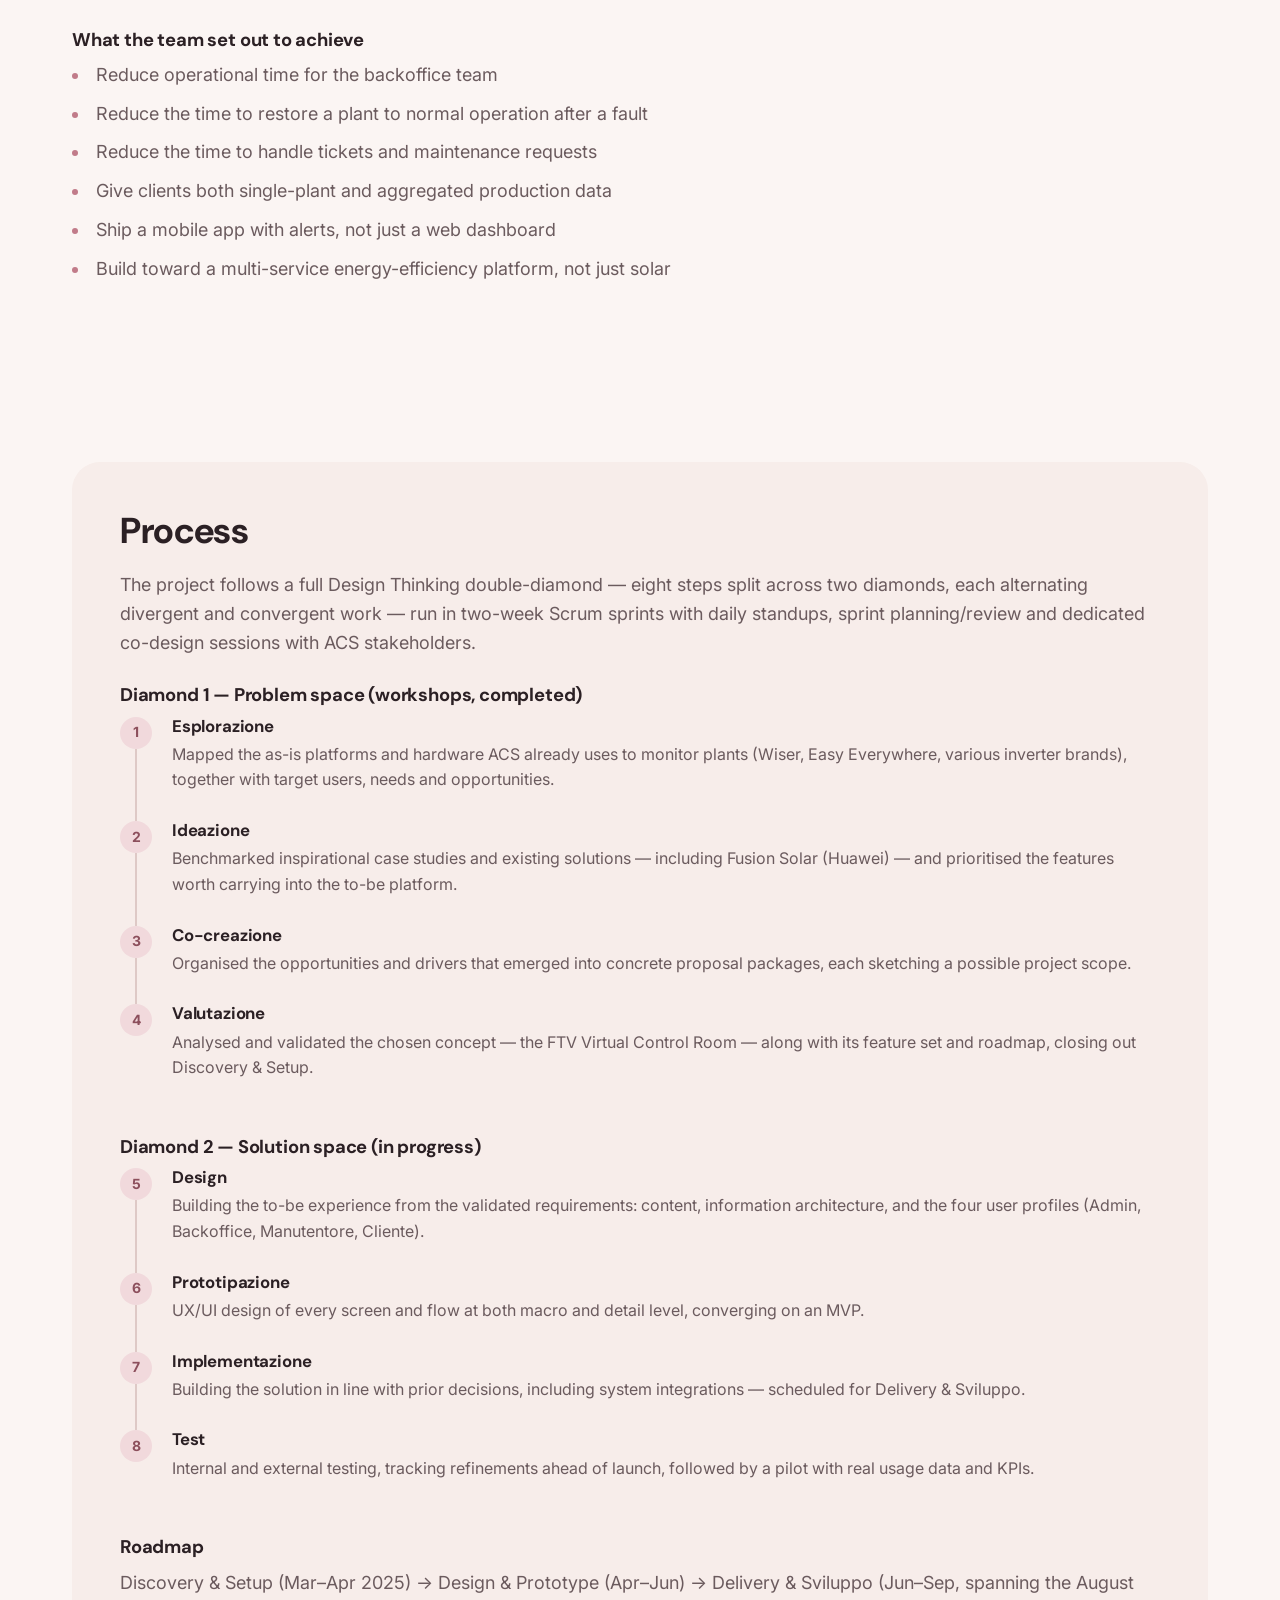
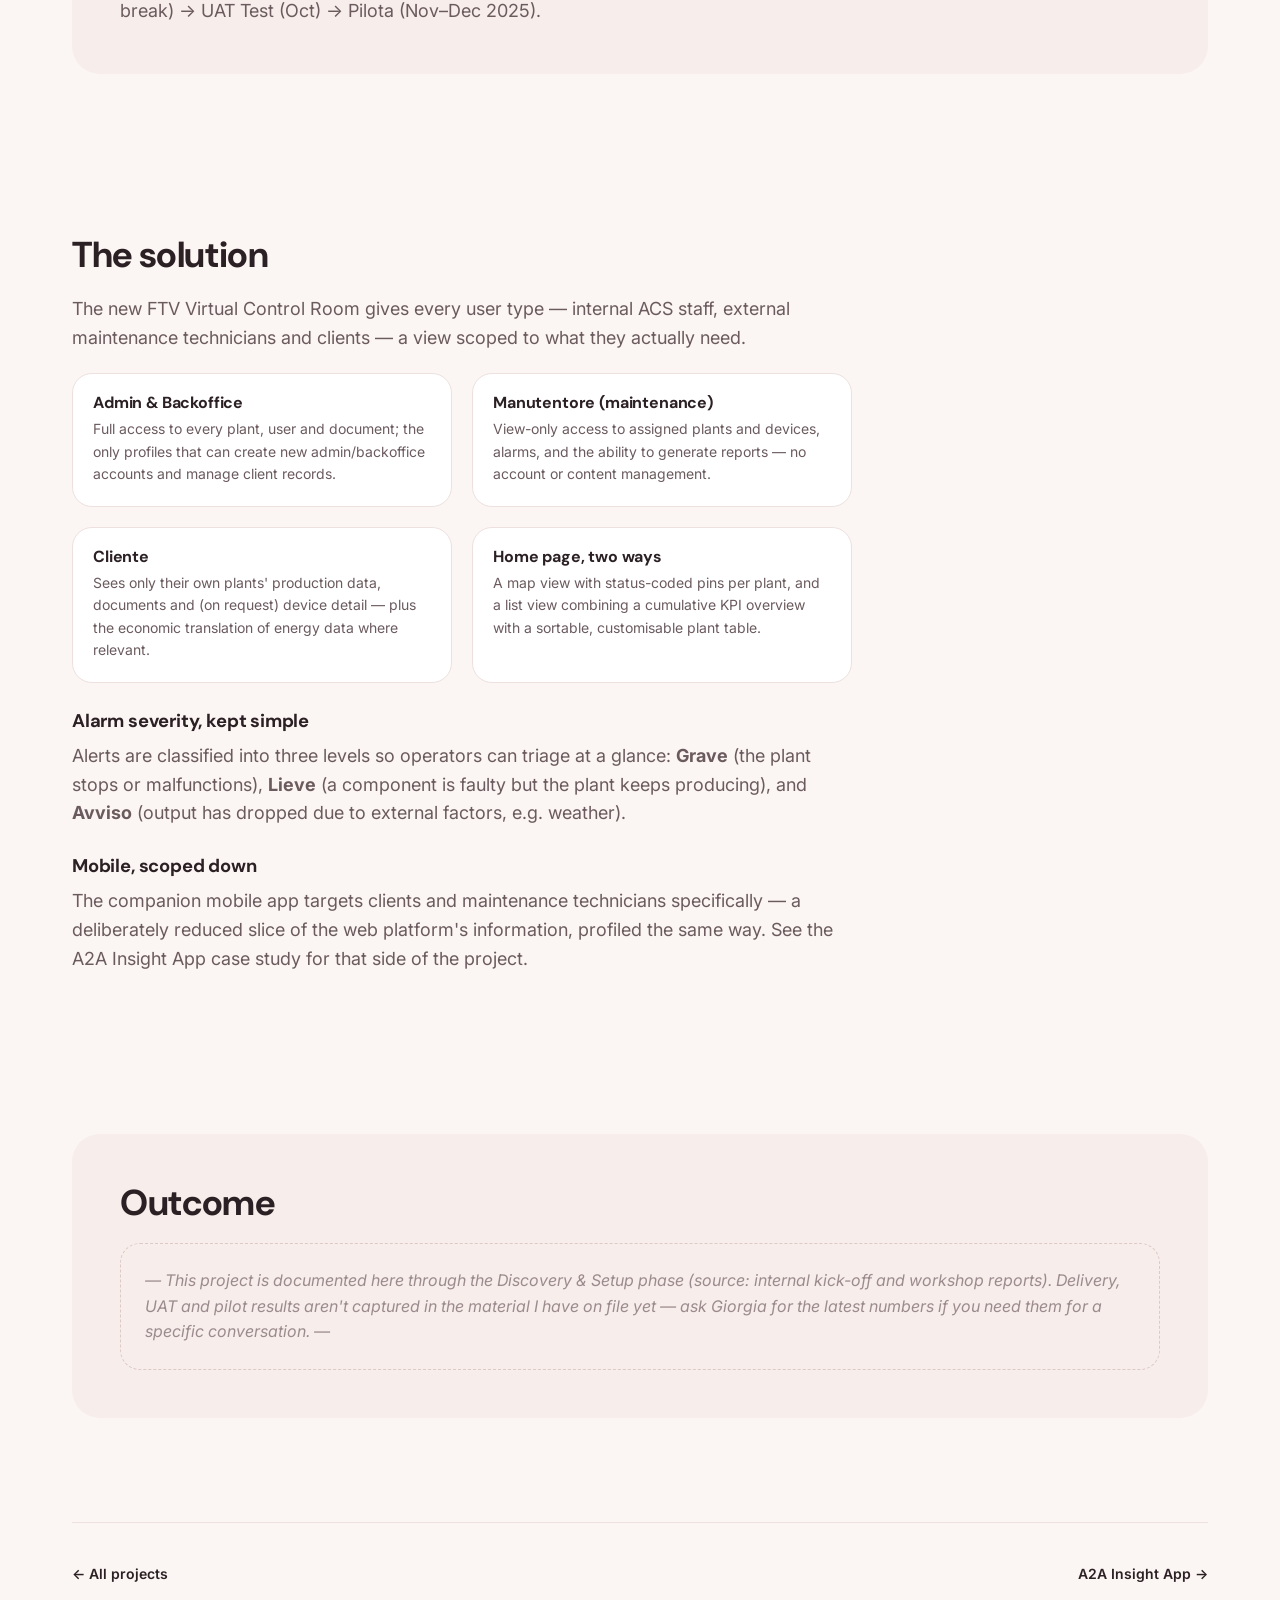
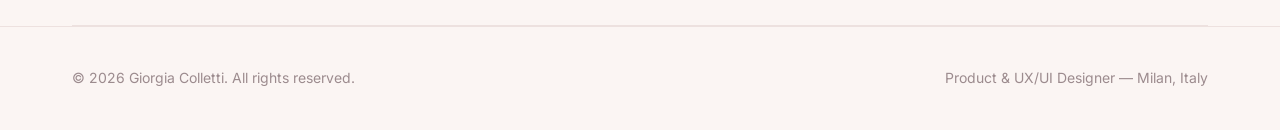
==== commit 2030d020: "Expand FTV Monitoring process section with full 8-step methodology Read the real Setup Meeting deck " ====
--- a/work/a2a-ftv-monitoring.html
+++ b/work/a2a-ftv-monitoring.html
@@ -90,49 +90,88 @@
       <div class="case-block alt-bg reveal">
         <h2>Process</h2>
         <p>
-          The project follows a Design Thinking double-diamond approach, run in two-week Scrum sprints
-          with daily standups, sprint planning/review and dedicated co-design sessions with ACS
-          stakeholders. As of this write-up, the team has completed the <strong>Discovery &amp;
-          Setup</strong> phase and is moving into <strong>Design &amp; Prototype</strong>.
-        </p>
-
+          The project follows a full Design Thinking double-diamond — eight steps split across two
+          diamonds, each alternating divergent and convergent work — run in two-week Scrum sprints with
+          daily standups, sprint planning/review and dedicated co-design sessions with ACS stakeholders.
+        </p>
+
+        <h3>Diamond 1 — Problem space (workshops, completed)</h3>
         <div class="process-timeline">
           <div class="timeline-step">
             <div class="timeline-dot">1</div>
             <div>
-              <h4>Setup &amp; Discovery workshops</h4>
-              <p>Four structured sessions — Setup, Discovery Design, Discovery Tech &amp; Data, and
-              Kick-off — with the Product Owner, Team Owner, Sponsor and technical SMEs, to map the
-              as-is landscape and align on scope.</p>
+              <h4>Esplorazione</h4>
+              <p>Mapped the as-is platforms and hardware ACS already uses to monitor plants (Wiser, Easy
+              Everywhere, various inverter brands), together with target users, needs and opportunities.</p>
             </div>
           </div>
           <div class="timeline-step">
             <div class="timeline-dot">2</div>
             <div>
-              <h4>Platform benchmarking</h4>
-              <p>Analysed three reference platforms — the existing EF Monitoring/Easy Everywhere setup,
-              Schneider's Wiser, and Fusion Solar (Huawei) — to inform the information architecture and
-              KPI prioritisation of the new system.</p>
+              <h4>Ideazione</h4>
+              <p>Benchmarked inspirational case studies and existing solutions — including Fusion Solar
+              (Huawei) — and prioritised the features worth carrying into the to-be platform.</p>
             </div>
           </div>
           <div class="timeline-step">
             <div class="timeline-dot">3</div>
             <div>
-              <h4>User &amp; data modelling</h4>
-              <p>Defined four user profiles (Admin, Backoffice, Manutentore, Cliente) with differentiated
-              access, and mapped the entity relationships between clients, sites, plants, devices,
-              users and documents.</p>
+              <h4>Co-creazione</h4>
+              <p>Organised the opportunities and drivers that emerged into concrete proposal packages,
+              each sketching a possible project scope.</p>
             </div>
           </div>
           <div class="timeline-step">
             <div class="timeline-dot">4</div>
             <div>
-              <h4>Design &amp; Prototype (in progress)</h4>
-              <p>Sprint-based UX/UI design of screens and flows, validated in tech review and design
-              approval sessions before moving to delivery and UAT testing.</p>
-            </div>
-          </div>
-        </div>
+              <h4>Valutazione</h4>
+              <p>Analysed and validated the chosen concept — the FTV Virtual Control Room — along with
+              its feature set and roadmap, closing out Discovery &amp; Setup.</p>
+            </div>
+          </div>
+        </div>
+
+        <h3>Diamond 2 — Solution space (in progress)</h3>
+        <div class="process-timeline">
+          <div class="timeline-step">
+            <div class="timeline-dot">5</div>
+            <div>
+              <h4>Design</h4>
+              <p>Building the to-be experience from the validated requirements: content, information
+              architecture, and the four user profiles (Admin, Backoffice, Manutentore, Cliente).</p>
+            </div>
+          </div>
+          <div class="timeline-step">
+            <div class="timeline-dot">6</div>
+            <div>
+              <h4>Prototipazione</h4>
+              <p>UX/UI design of every screen and flow at both macro and detail level, converging on an
+              MVP.</p>
+            </div>
+          </div>
+          <div class="timeline-step">
+            <div class="timeline-dot">7</div>
+            <div>
+              <h4>Implementazione</h4>
+              <p>Building the solution in line with prior decisions, including system integrations —
+              scheduled for Delivery &amp; Sviluppo.</p>
+            </div>
+          </div>
+          <div class="timeline-step">
+            <div class="timeline-dot">8</div>
+            <div>
+              <h4>Test</h4>
+              <p>Internal and external testing, tracking refinements ahead of launch, followed by a
+              pilot with real usage data and KPIs.</p>
+            </div>
+          </div>
+        </div>
+
+        <h3>Roadmap</h3>
+        <p>
+          Discovery &amp; Setup (Mar–Apr 2025) → Design &amp; Prototype (Apr–Jun) → Delivery &amp;
+          Sviluppo (Jun–Sep, spanning the August break) → UAT Test (Oct) → Pilota (Nov–Dec 2025).
+        </p>
       </div>
     </div>
   </section>
